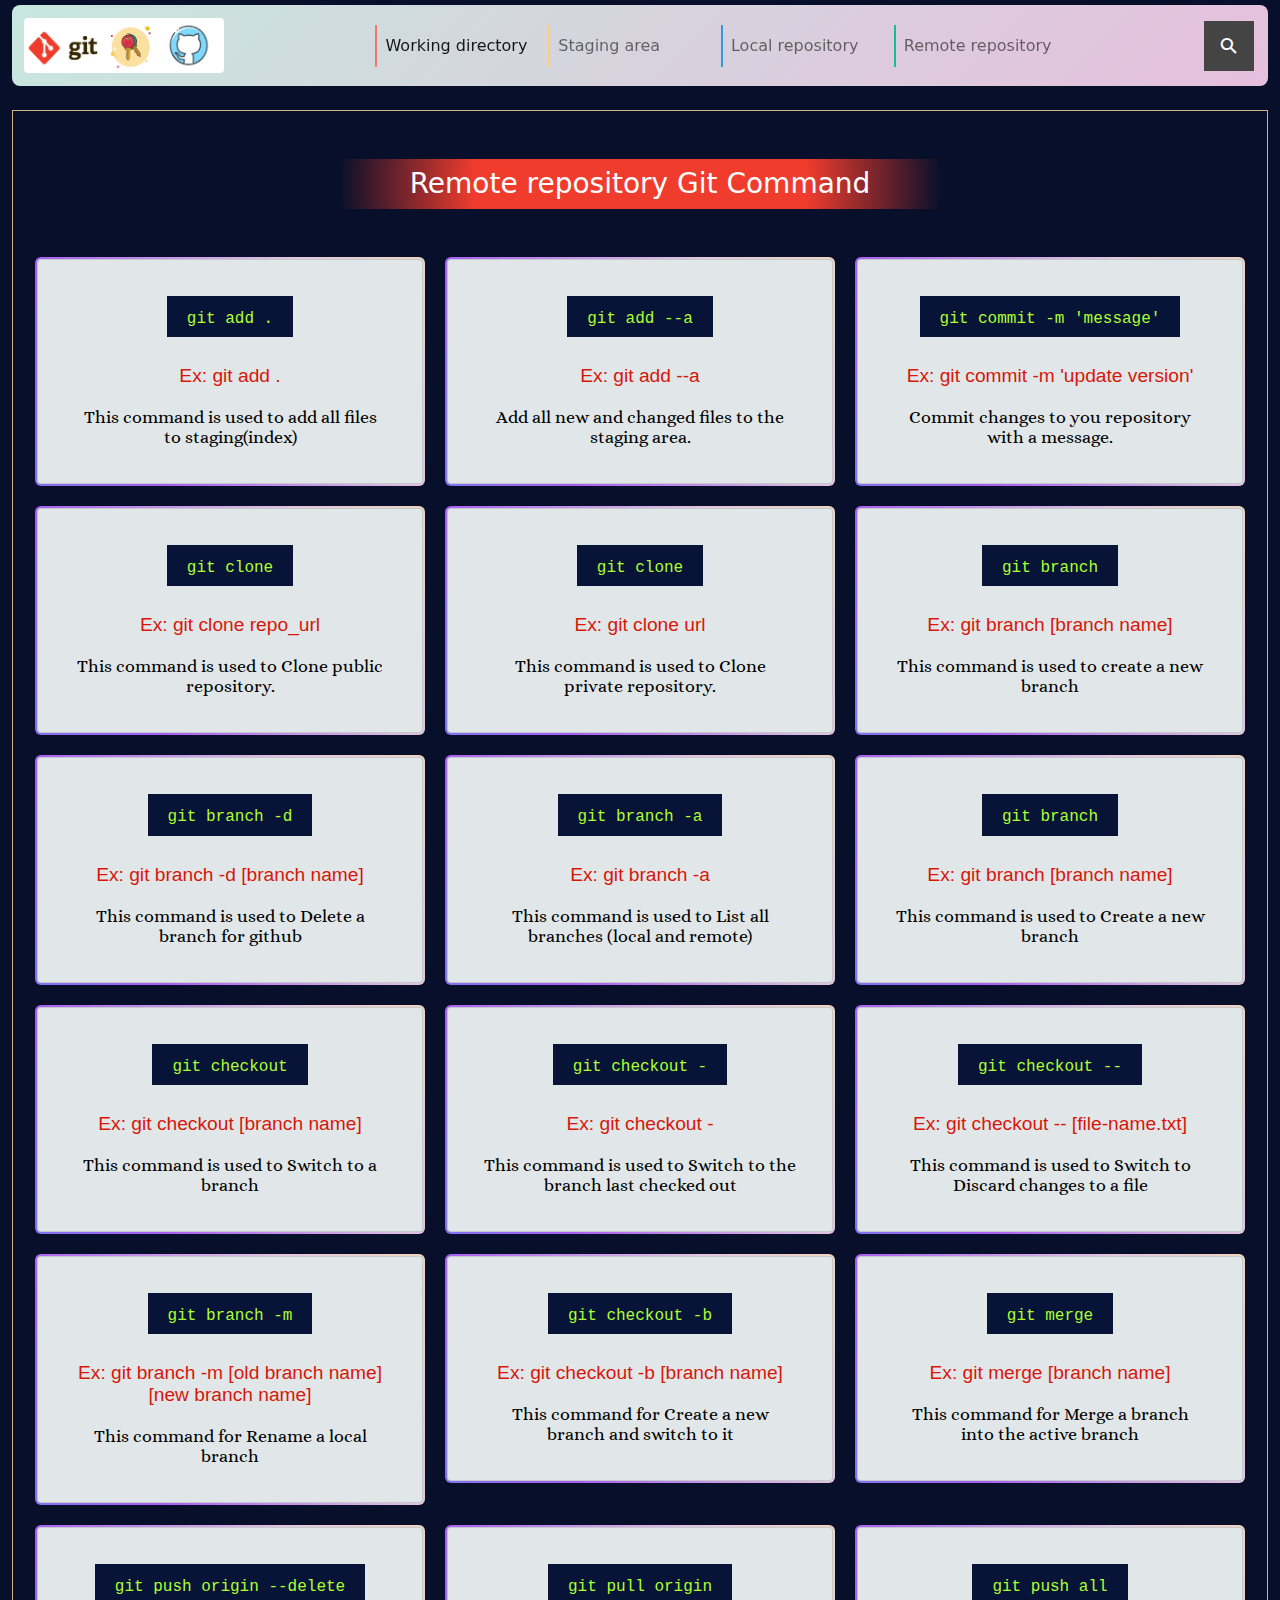
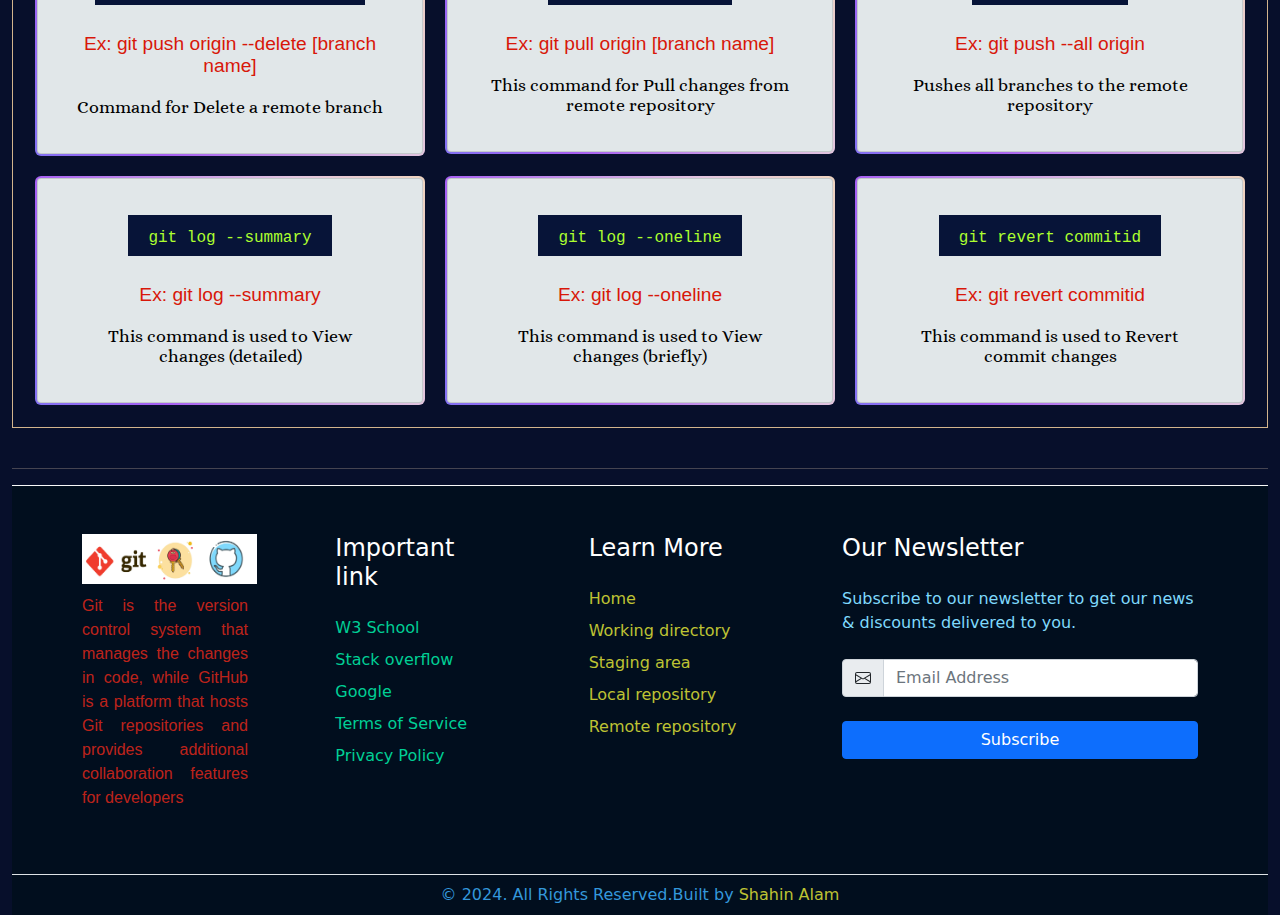
==== remote-repository.html @ 96969700 "Info about Git and Github" ====
<!DOCTYPE html>
<html lang="en">
<head>
    <meta charset="UTF-8">
    <meta name="viewport" content="width=device-width, initial-scale=1.0">
    <title>Git & Github</title>
    <!--favicon-->
    <link rel="icon" type="image/x-icon" href="assets/images/favicon.jpg">
    <!--style css-->
    <link rel="stylesheet" href="assets/css/style.css">
    <!--bootstrap css-->
    <link rel="stylesheet" href="assets/booststrap file/css/bootstrap.css">
    <!--google font-->
    <link rel="preconnect" href="https://fonts.googleapis.com">
    <link rel="preconnect" href="https://fonts.gstatic.com" crossorigin>
    <link href="https://fonts.googleapis.com/css2?family=Dancing+Script:wght@400..700&display=swap" rel="stylesheet">
    <!--font awesome cdn-->
    <link rel="stylesheet" href="https://cdnjs.cloudflare.com/ajax/libs/font-awesome/6.5.1/css/all.min.css" integrity="sha512-DTOQO9RWCH3ppGqcWaEA1BIZOC6xxalwEsw9c2QQeAIftl+Vegovlnee1c9QX4TctnWMn13TZye+giMm8e2LwA==" crossorigin="anonymous" referrerpolicy="no-referrer" />
    <!--font family-->
    <link rel="preconnect" href="https://fonts.googleapis.com">
    <link rel="preconnect" href="https://fonts.gstatic.com" crossorigin>
    <link href="https://fonts.googleapis.com/css2?family=Alice&display=swap" rel="stylesheet">

    <link rel="preconnect" href="https://fonts.googleapis.com">
    <link rel="preconnect" href="https://fonts.gstatic.com" crossorigin>
    <link href="https://fonts.googleapis.com/css2?family=Quattrocento:wght@400;700&display=swap" rel="stylesheet">
    <link rel="preconnect" href="https://fonts.googleapis.com">
    <link rel="preconnect" href="https://fonts.gstatic.com" crossorigin>
    <link href="https://fonts.googleapis.com/css2?family=Quattrocento+Sans:ital,wght@0,400;0,700;1,400;1,700&display=swap" rel="stylesheet">
    <link rel="preconnect" href="https://fonts.googleapis.com">
    <link rel="preconnect" href="https://fonts.gstatic.com" crossorigin>
    <link href="https://fonts.googleapis.com/css2?family=Alice&display=swap" rel="stylesheet">

</head>
<body class="bg-color">
    <div class="container-fluid">
        <!--nav section start-->
        <nav class="navbar navbar-expand-lg navbar-light bg-light sticky-top">
            <div class="container-fluid">
              <a class="navbar-brand" href="index.html">
                <img src="assets/images/logo.jpeg" class="img-fluid rounded" alt="logo" style="height: 55px; width: 200px;">
              </a>
              <button class="navbar-toggler" type="button" data-bs-toggle="collapse" data-bs-target="#navbarSupportedContent" aria-controls="navbarSupportedContent" aria-expanded="false" aria-label="Toggle navigation">
                <span class="navbar-toggler-icon"></span>
              </button>
              <div class="collapse navbar-collapse nav-effect" id="navbarSupportedContent">
                <ul class="navbar-nav me-auto mb-2 item-hover">
                  <li class="nav-item">
                    <a class="nav-link active" aria-current="page" href="working-directory.html">Working directory</a>
                  </li>
                  <li class="nav-item">
                    <a class="nav-link" href="stagin-area.html">Staging area</a>
                  </li>
                  <li class="nav-item">
                    <a class="nav-link" href="local-repository.html">Local repository</a>
                  </li>
                  <li class="nav-item">
                    <a class="nav-link" href="remote-repository.html">Remote repository</a>
                  </li>
                </ul>
                <div class="search-container">
                  <form action="#" method="get">
                    <input class="search expandright" id="searchright" type="search" name="q" placeholder="Search">
                    <label class="button searchbutton" for="searchright"><span class="mglass">&#9906;</span></label>
                  </form>
                </div>
              </div>
            </div>
        </nav>
        <!--nav section end-->
        
        <!--body section start-->
        <div class="body-section p-4 mt-4 card-content">
         <div class="head-title mt-4">
          <p>Remote repository Git Command</p>
          </div>
          <div class="row row-cols-1 row-cols-md-2 row-cols-lg-3 g-4 transition-delay">
            <div class="col">
              <div class="card col-padding fade-right-9">           
                <div class="card-body">
                  <h5 class="card-title"><code>git add .</code></h5>
                  <p class="ex-content">Ex: git add .</p>
                  <p class="card-text">This command is used to add all files to staging(index)</p>
                </div>
              </div>
            </div>
            <div class="col">
              <div class="card col-padding fade-right-9">           
                <div class="card-body">
                  <h5 class="card-title"><code>git add --a</code></h5>
                  <p class="ex-content">Ex: git add --a</p>
                  <p class="card-text">Add all new and changed files to the staging area.</p>
                </div>
              </div>
            </div>
            <div class="col">
              <div class="card col-padding fade-right-9">           
                <div class="card-body">
                  <h5 class="card-title"><code>git commit -m 'message'</code></h5>
                  <p class="ex-content">Ex: git commit -m 'update version'</p>
                  <p class="card-text">Commit changes to you repository with a message.</p>
                </div>
              </div>
            </div>
            <div class="col">
              <div class="card col-padding fade-right-9">           
                <div class="card-body">
                  <h5 class="card-title"><code>git clone</code></h5>
                  <p class="ex-content">Ex: git clone repo_url</p>
                  <p class="card-text">This command is used to Clone public repository.</p>
                </div>
              </div>
            </div>
            <div class="col">
              <div class="card col-padding fade-right-9">           
                <div class="card-body">
                  <h5 class="card-title"><code>git clone</code></h5>
                  <p class="ex-content">Ex: git clone url</p>
                  <p class="card-text">This command is used to Clone private repository.</p>
                </div>
              </div>
            </div>

            <div class="col">
              <div class="card col-padding fade-right-9">           
                <div class="card-body">
                  <h5 class="card-title"><code>git branch</code></h5>
                  <p class="ex-content">Ex: git branch [branch name]</p>
                  <p class="card-text">This command is used to create a new branch</p>
                </div>
              </div>
            </div>
            <div class="col">
              <div class="card col-padding fade-right-9">           
                <div class="card-body">
                  <h5 class="card-title"><code>git branch -d</code></h5>
                  <p class="ex-content">Ex: git branch -d [branch name]</p>
                  <p class="card-text">This command is used to Delete a branch for github</p>
                </div>
              </div>
            </div>
            <div class="col">
              <div class="card col-padding fade-right-9">           
                <div class="card-body">
                  <h5 class="card-title"><code>git branch -a</code></h5>
                  <p class="ex-content">Ex: git branch -a</p>
                  <p class="card-text">This command is used to List all branches (local and remote)</p>
                </div>
              </div>
            </div>
            <div class="col">
              <div class="card col-padding fade-right-9">           
                <div class="card-body">
                  <h5 class="card-title"><code>git branch</code></h5>
                  <p class="ex-content">Ex: git branch [branch name]</p>
                  <p class="card-text">This command is used to 	Create a new branch</p>
                </div>
              </div>
            </div>
            <div class="col">
              <div class="card col-padding fade-right-9">           
                <div class="card-body">
                  <h5 class="card-title"><code>git checkout </code></h5>
                  <p class="ex-content">Ex: git checkout [branch name]</p>
                  <p class="card-text">This command is used to Switch to a branch</p>
                </div>
              </div>
            </div>
            <div class="col">
              <div class="card col-padding fade-right-9">           
                <div class="card-body">
                  <h5 class="card-title"><code>git checkout -</code></h5>
                  <p class="ex-content">Ex: git checkout -</p>
                  <p class="card-text">This command is used to Switch to the branch last checked out</p>
                </div>
              </div>
            </div>
            <div class="col">
              <div class="card col-padding fade-right-9">           
                <div class="card-body">
                  <h5 class="card-title"><code>git checkout --</code></h5>
                  <p class="ex-content">Ex: git checkout -- [file-name.txt]</p>
                  <p class="card-text">This command is used to Switch to Discard changes to a file</p>
                </div>
              </div>
            </div>
            <div class="col">
              <div class="card col-padding fade-right-9">           
                <div class="card-body">
                  <h5 class="card-title"><code>git branch -m</code></h5>
                  <p class="ex-content">Ex: git branch -m [old branch name] [new branch name]</p>
                  <p class="card-text">This command for Rename a local branch</p>
                </div>
              </div>
            </div>
            <div class="col">
              <div class="card col-padding fade-right-9">           
                <div class="card-body">
                  <h5 class="card-title"><code>git checkout -b</code></h5>
                  <p class="ex-content">Ex: git checkout -b [branch name]</p>
                  <p class="card-text">This command for Create a new branch and switch to it</p>
                </div>
              </div>
            </div>
            <div class="col">
              <div class="card col-padding fade-right-9">           
                <div class="card-body">
                  <h5 class="card-title"><code>git merge</code></h5>
                  <p class="ex-content">Ex: git merge [branch name]</p>
                  <p class="card-text">This command for Merge a branch into the active branch</p>
                </div>
              </div>
            </div>
            <div class="col">
              <div class="card col-padding fade-right-9">           
                <div class="card-body">
                  <h5 class="card-title"><code>git push origin --delete</code></h5>
                  <p class="ex-content">Ex: git push origin --delete [branch name]</p>
                  <p class="card-text">Command for Delete a remote branch</p>
                </div>
              </div>
            </div>
            <div class="col">
              <div class="card col-padding fade-right-9">           
                <div class="card-body">
                  <h5 class="card-title"><code>git pull origin</code></h5>
                  <p class="ex-content">Ex: git pull origin [branch name]</p>
                  <p class="card-text">This command for Pull changes from remote repository</p>
                </div>
              </div>
            </div>
            <div class="col">
              <div class="card col-padding fade-right-9">           
                <div class="card-body">
                  <h5 class="card-title"><code>git push all</code></h5>
                  <p class="ex-content">Ex: git push --all origin</p>
                  <p class="card-text">Pushes all branches to the remote repository</p>
                </div>
              </div>
            </div>
            <div class="col">
              <div class="card col-padding fade-right-9">           
                <div class="card-body">
                  <h5 class="card-title"><code>git log --summary</code></h5>
                  <p class="ex-content">Ex: git log --summary</p>
                  <p class="card-text">This command is used to View changes (detailed)</p>
                </div>
              </div>
            </div>
            <div class="col">
              <div class="card col-padding fade-right-9">           
                <div class="card-body">
                  <h5 class="card-title"><code>git log --oneline</code></h5>
                  <p class="ex-content">Ex: git log --oneline</p>
                  <p class="card-text">This command is used to View changes (briefly)</p>
                </div>
              </div>
            </div>
 
            <div class="col">
              <div class="card col-padding fade-right-9">           
                <div class="card-body">
                  <h5 class="card-title"><code>git revert commitid</code></h5>
                  <p class="ex-content">Ex: git revert commitid</p>
                  <p class="card-text">This command is used to Revert commit changes</p>
                </div>
              </div>
            </div>
          </div>
        </div><br><hr style="color: bisque;">
        <!--body section end-->
        
        <!-- Footer 2 - Bootstrap Brain Component -->
  <footer class="footer">

  <!-- Widgets - Bootstrap Brain Component -->
  <section class="py-4 py-md-5 py-xl-8 border-top border-light">
    <div class="container overflow-hidden">
      <div class="row gy-4 gy-lg-0 justify-content-xl-between">
        <div class="col-12 col-md-4 col-lg-3 col-xl-2">
          <div class="widget">
            <a href="#!">
              <img src="./assets/images/logo.jpeg" alt="BootstrapBrain Logo" width="175" height="50;">
            </a>
            <p class="footer-logo-content"> Git is the version control system that manages the changes in code, while GitHub is a platform that hosts Git repositories and provides additional collaboration features for developers</p>
          </div>
        </div>
        <div class="col-12 col-md-4 col-lg-3 col-xl-2">
          <div class="widget">
            <h4 class="widget-title mb-4">Important link</h4>
            <ul class="list-unstyled important-link">
              <li class="mb-2">
                <a href="#!" class="link-secondary text-decoration-none">W3 School</a>
              </li>
              <li class="mb-2">
                <a href="#!" class="link-secondary text-decoration-none">Stack overflow</a>
              </li>
              <li class="mb-2">
                <a href="#!" class="link-secondary text-decoration-none">Google</a>
              </li>
              <li class="mb-2">
                <a href="#!" class="link-secondary text-decoration-none">Terms of Service</a>
              </li>
              <li class="mb-0">
                <a href="#!" class="link-secondary text-decoration-none">Privacy Policy</a>
              </li>
            </ul>
          </div>
        </div>
        <div class="col-12 col-md-4 col-lg-3 col-xl-2">
          <div class="widget">
            <h4 class="widget-title mb-4">Learn More</h4>
            <ul class="list-unstyled learn-more">
              <li class="mb-2">
                <a href="#!" class="link-secondary text-decoration-none">Home</a>
              </li>
              <li class="mb-2">
                <a href="#!" class="link-secondary text-decoration-none">Working directory</a>
              </li>
              <li class="mb-2">
                <a href="#!" class="link-secondary text-decoration-none">Staging area</a>
              </li>
              <li class="mb-2">
                <a href="#!" class="link-secondary text-decoration-none">Local repository</a>
              </li>
              <li class="mb-0">
                <a href="#!" class="link-secondary text-decoration-none">Remote repository</a>
              </li>
            </ul>
          </div>
        </div>
        <div class="col-12 col-lg-3 col-xl-4">
          <div class="widget">
            <h4 class="widget-title mb-4">Our Newsletter</h4>
            <p class="mb-4 footer-newsletter">Subscribe to our newsletter to get our news & discounts delivered to you.</p>
            <form action="#!">
              <div class="row gy-4">
                <div class="col-12">
                  <div class="input-group">
                    <span class="input-group-text" id="email-newsletter-addon">
                      <svg xmlns="http://www.w3.org/2000/svg" width="16" height="16" fill="currentColor" class="bi bi-envelope" viewBox="0 0 16 16">
                        <path d="M0 4a2 2 0 0 1 2-2h12a2 2 0 0 1 2 2v8a2 2 0 0 1-2 2H2a2 2 0 0 1-2-2V4Zm2-1a1 1 0 0 0-1 1v.217l7 4.2 7-4.2V4a1 1 0 0 0-1-1H2Zm13 2.383-4.708 2.825L15 11.105V5.383Zm-.034 6.876-5.64-3.471L8 9.583l-1.326-.795-5.64 3.47A1 1 0 0 0 2 13h12a1 1 0 0 0 .966-.741ZM1 11.105l4.708-2.897L1 5.383v5.722Z" />
                      </svg>
                    </span>
                    <input type="email" class="form-control" id="email-newsletter" value="" placeholder="Email Address" aria-label="email-newsletter" aria-describedby="email-newsletter-addon" required>
                  </div>
                </div>
                <div class="col-12">
                  <div class="d-grid">
                    <button class="btn btn-primary" type="submit">Subscribe</button>
                  </div>
                </div>
              </div>
            </form>
          </div>
        </div>
      </div>
    </div>
  </section>

  <!-- Copyright - Bootstrap Brain Component -->
  <div class="py-1 py-md-2 py-xl-8 border-top border-light-subtle">
    <div class="container overflow-hidden">
      <div class="row gy-4 gy-md-0">
        <div class="col-xs-12 col-md-12 order-1 order-md-0">
          <div class="copyright text-center footer-text">
            &copy; 2024. All Rights Reserved.Built by <a href="#" class="link-secondary text-decoration-none"><span class="my-name-color">Shahin Alam</span></a>
          </div>
        </div>
      </div>
    </div>
  </div>

</footer>
  </div>

</body>
<script src="assets/js/main.js"></script>
<script src="assets/booststrap file/js/bootstrap.js"></script>
</html>
---- assets/css/style.css ----
@import url("https://fonts.googleapis.com/css?family=Lato:300");

*{
    margin: 0;
    padding: 0;
    box-sizing: border-box;
}
.bg-color{
    background-color: #070F2B;
    transition: all 0.3s ease;
}
.navbar{
    border-radius: 8px;
    margin-top: 5px;
    background-image: linear-gradient(-225deg, #c7e7de 0%, #e6bfdd 100%);
}
.navbar-brand{
    font-family: "Dancing Script", cursive;
    font-optical-sizing: auto;
    
}
.navbar-brand span{
    font-size: 30px;
    color:rgb(0, 0, 0);
    font-weight: 900;
    background: -webkit-linear-gradient(0deg, #e95d00 0%, #021722 100%);
    -webkit-background-clip: text;
    -webkit-text-fill-color: transparent;
}
@media only screen and (max-width: 768px) {
    .navbar{
        margin-top: 0px;
        border-radius: 0%;
    }
    .navbar-brand span {
        font-size: 40px;
    }
}
.navbar-nav{
    margin: auto;
}

.cd__main{
    background: linear-gradient(to right, #4e54c8, #8f94fb) !important;
    align-items: center;
    flex-direction: column !important;
  }
  
  .button {
      display: inline-block;
      margin: 4px 2px;
      background-color: #444;
      font-size: 14px;
      padding-left: 32px;
      padding-right: 32px;
      height: 50px;
      line-height: 50px;
      text-align: center;
      color: white;
      text-decoration: none;
      cursor: pointer;
      -moz-user-select: none;
      -khtml-user-select: none;
      -webkit-user-select: none;
      -ms-user-select: none;
      user-select: none;
  }
  
  .button:hover {
      transition-duration: 0.4s;
      -moz-transition-duration: 0.4s;
      -webkit-transition-duration: 0.4s;
      -o-transition-duration: 0.4s;
      background-color: white;
      color: black;
  }
  
  .search-container {
      position: relative;
      display: inline-block;
      margin: 4px 2px;
      height: 50px;
      width: 50px;
      vertical-align: bottom;
  }
  
  .mglass {
      display: inline-block;
      pointer-events: none;
      -webkit-transform: rotate(-45deg);
      -moz-transform: rotate(-45deg);
      -o-transform: rotate(-45deg);
      -ms-transform: rotate(-45deg);
  }
  
  .searchbutton {
      position: absolute;
      font-size: 22px;
      width: 100%;
      margin: 0;
      padding: 0;
  }
  
  .search:focus + .searchbutton {
      transition-duration: 0.4s;
      -moz-transition-duration: 0.4s;
      -webkit-transition-duration: 0.4s;
      -o-transition-duration: 0.4s;
      background-color: white;
      color: black;
  }
  
  .search {
      position: absolute;
      left: 49px; /* Button width-1px (Not 50px/100% because that will sometimes show a 1px line between the search box and button) */
      background-color: white;
      outline: none;
      border: none;
      padding: 0;
      width: 0;
      height: 100%;
      z-index: 10;
      transition-duration: 0.4s;
      -moz-transition-duration: 0.4s;
      -webkit-transition-duration: 0.4s;
      -o-transition-duration: 0.4s;
  }
  
  .search:focus {
      width: 363px; /* Bar width+1px */
      padding: 0 16px 0 0;
  }
  
  .expandright {
      left: auto;
      right: 49px; /* Button width-1px */
  }
  @media only screen and (max-width: 768px) {
      .expandright {
          left: 49px;
          right:auto; /* Button width-1px */
      }
      .expandright:focus {
          padding: 0 0 0 16px;
    }
  }
  .expandright:focus {
      padding: 0 0 0 16px;
  }

  .nav-effect{
    float: none; 
    clear: both;
    width: 30%; 
  }
  
  .nav-effect .item-hover {
    margin:auto;
    padding: 0px;
  }
  
  .nav-effect li{
    float: none; 
    width: 100%;
  }
  
  .nav-effect li a{
    margin-right: 25px;
    display: block; 
    width: 100%; 
    padding: 9px; 
    border-left: 5px solid; 
    position: relative; 
    z-index: 2;
    text-decoration: none;
    color: #444;
    box-sizing: border-box;  
    -moz-box-sizing: border-box;  
    -webkit-box-sizing: border-box; 
  }
    
  .nav-effect li a:hover{ border-bottom: 0px; color: #fff;}
  .nav-effect li:first-child a{ border-left: 2px solid #f0776c; }
  .nav-effect li:nth-child(2) a{ border-left: 2px solid #ffd071; }
  .nav-effect li:nth-child(3) a{ border-left: 2px solid #3498db ; }
  .nav-effect li:last-child a{ border-left: 2px solid #14be9c; }
  
  .nav-effect li a:after { 
    content: "";
    height: 100%; 
    left: 0; 
    top: 0; 
    width: 0px;  
    position: absolute; 
    transition: all 0.3s ease 0s; 
    -webkit-transition: all 0.3s ease 0s; 
    z-index: -1;
  }
  
  .nav-effect li a:hover:after{ width: 100%; }
  .nav-effect li:first-child a:after{ background: #f0776c; }
  .nav-effect li:nth-child(2) a:after{ background: #ffd071; }
  .nav-effect li:nth-child(3) a:after{ background: #3498db; }
  .nav-effect li:last-child a:after{ background: #14be9c; }
  

  .body-section{
    border: 1px solid tan;
  }
  .head-title{
    width: 50%;
    height: 50px;
    margin:auto;
    background: rgb(231,97,72);
    background: radial-gradient(circle, rgb(240, 60, 45) 55%, rgba(7,15,43,1) 100%);
    margin-bottom: 50px;
  }

  @media only screen and (max-width: 768px) {
    .head-title {
      width: 100%;
      margin-bottom: 15px;
    }
    .head-title p{
      font-size: 16px !important;
    }

}

  .head-title p{
    color: white !important;
    font-size: 28px;
    text-align: center;
    justify-content: center;
    line-height: 50px;
 
  }

  .card-content{
    text-align: center;
  }
  .col-padding{
    padding: 20px;
    background-color: #e1e7e9 !important;
    transition: all .4s ease-out;
  }
  .col-padding:hover{
    background-color:#e7d7e6 !important;
    border: 1px solid teal;
  }
  .card-title{
    background-color: #071438;
    display: inline-block;    
    padding-left: 20px;
    padding-right: 20px;
    padding-top: 8px;
    padding-bottom: 8px;
  
  }
  .card-title code{
    color: greenyellow;
    font-size:medium;
  }


  


  .col-padding {
    --border-width: 3px;
    border-radius: var(--border-width);
    position: relative;
  
    &::after {
      position: absolute;
      content: "";
      top: calc(-1 * var(--border-width));
      left: calc(-1 * var(--border-width));
      z-index: -1;
      width: calc(100% + var(--border-width) * 2);
      height: calc(100% + var(--border-width) * 2);
      background: linear-gradient(
        60deg,
        hsl(224, 85%, 66%),
        hsl(269, 85%, 66%),
        hsl(308, 33%, 83%),
        hsl(42, 94%, 81%),
        hsl(89, 85%, 66%),
        hsl(134, 85%, 66%),
        hsl(179, 85%, 66%)
      );
      background-size: 300% 300%;
      background-position: 0 50%;
      border-radius: calc(2 * var(--border-width));
      animation: moveGradient 4s alternate infinite;
    }
  }

  .card-body p{
    color:black;
    font-size: large;
    font-family: "Alice", serif;
    font-weight: 400;
    font-style: normal;
    margin-top: 20px;
    line-height: normal;
  }
  .card-body .ex-content{
    font-size: 19px;
    color: #d81709;
    font-size: larger;
    line-height: normal;
    font-family:'Segoe UI', Tahoma, Geneva, Verdana, sans-serif;
  }
  
  @keyframes moveGradient {
    50% {
      background-position: 100% 50%;
    }
  }
  

  .fade-right-1 {
    animation: fadeRight .3s ease-in-out;
  }
  
  @keyframes fadeRight {
    0% {
      opacity: 0;
      transform: translateX(-100%);
    }
    100% {
      opacity: 1;
      transform: translateX(0);
    }
  }
  .fade-right-2 {
    animation: fadeRight .4s ease-in-out;
  }
  
  @keyframes fadeRight {
    0% {
      opacity: 0;
      transform: translateX(-100%);
    }
    100% {
      opacity: 1;
      transform: translateX(0);
    }
  }
  .fade-right-3 {
    animation: fadeRight 0.5s ease-in-out;
  }
  
  @keyframes fadeRight {
    0% {
      opacity: 0;
      transform: translateX(-100%);
    }
    100% {
      opacity: 1;
      transform: translateX(0);
    }
  }
  .fade-right-4 {
    animation: fadeRight 0.6s ease-in-out;
  }
  
  @keyframes fadeRight {
    0% {
      opacity: 0;
      transform: translateX(-100%);
    }
    100% {
      opacity: 1;
      transform: translateX(0);
    }
  }
  .fade-right-5 {
    animation: fadeRight .7s ease-in-out;
  }
  
  @keyframes fadeRight {
    0% {
      opacity: 0;
      transform: translateX(-100%);
    }
    100% {
      opacity: 1;
      transform: translateX(0);
    }
  }
  .fade-right-6 {
    animation: fadeRight .8s ease-in-out;
  }
  
  @keyframes fadeRight {
    0% {
      opacity: 0;
      transform: translateX(-100%);
    }
    100% {
      opacity: 1;
      transform: translateX(0);
    }
  }

  .fade-right-7 {
    animation: fadeRight .9s ease-in-out;
  }
  
  @keyframes fadeRight {
    0% {
      opacity: 0;
      transform: translateX(-100%);
    }
    100% {
      opacity: 1;
      transform: translateX(0);
    }
  }

   .fade-right-8 {
    animation: fadeRight 1s ease-in-out;
  }
  
  @keyframes fadeRight {
    0% {
      opacity: 0;
      transform: translateX(-100%);
    }
    100% {
      opacity: 1;
      transform: translateX(0);
    }
  }

  .fade-right-9 {
    animation: fadeRight 1.1s ease-in-out;
  }
  
  @keyframes fadeRight {
    0% {
      opacity: 0;
      transform: translateX(-100%);
    }
    100% {
      opacity: 1;
      transform: translateX(0);
    }
  }
  .fade-right-10 {
    animation: fadeRight 1.2s ease-in-out;
  }
  
  @keyframes fadeRight {
    0% {
      opacity: 0;
      transform: translateX(-100%);
    }
    100% {
      opacity: 1;
      transform: translateX(0);
    }
  }
  .fade-right-11{
    animation: fadeRight 1.3s ease-in-out;
  }
  
  @keyframes fadeRight {
    0% {
      opacity: 0;
      transform: translateX(-100%);
    }
    100% {
      opacity: 1;
      transform: translateX(0);
    }
  }
  .fade-right-12{
    animation: fadeRight 1.4s ease-in-out;
  }
  
  @keyframes fadeRight {
    0% {
      opacity: 0;
      transform: translateX(-100%);
    }
    100% {
      opacity: 1;
      transform: translateX(0);
    }
  }
  .fade-right-13{
    animation: fadeRight 1.5s ease-in-out;
  }
  
  @keyframes fadeRight {
    0% {
      opacity: 0;
      transform: translateX(-100%);
    }
    100% {
      opacity: 1;
      transform: translateX(0);
    }
  }
  .fade-right-14{
    animation: fadeRight 1.6s ease-in-out;
  }
  
  @keyframes fadeRight {
    0% {
      opacity: 0;
      transform: translateX(-100%);
    }
    100% {
      opacity: 1;
      transform: translateX(0);
    }
  }
  .fade-right-15{
    animation: fadeRight 1.7s ease-in-out;
  }
  
  @keyframes fadeRight {
    0% {
      opacity: 0;
      transform: translateX(-100%);
    }
    100% {
      opacity: 1;
      transform: translateX(0);
    }
  }
  .fade-right-16{
    animation: fadeRight 1.8s ease-in-out;
  }
  
  @keyframes fadeRight {
    0% {
      opacity: 0;
      transform: translateX(-100%);
    }
    100% {
      opacity: 1;
      transform: translateX(0);
    }
  }
  .fade-right-17{
    animation: fadeRight 1.9s ease-in-out;
  }
  
  @keyframes fadeRight {
    0% {
      opacity: 0;
      transform: translateX(-100%);
    }
    100% {
      opacity: 1;
      transform: translateX(0);
    }
  }
  .fade-right-18{
    animation: fadeRight 2s ease-in-out;
  }
  
  @keyframes fadeRight {
    0% {
      opacity: 0;
      transform: translateX(-100%);
    }
    100% {
      opacity: 1;
      transform: translateX(0);
    }
  }
  
  .fade-right-19{
    animation: fadeRight 2.1s ease-in-out;
  }
  
  @keyframes fadeRight {
    0% {
      opacity: 0;
      transform: translateX(-100%);
    }
    100% {
      opacity: 1;
      transform: translateX(0);
    }
  }

  .fade-right-20{
    animation: fadeRight 2.2s ease-in-out;
  }
  
  @keyframes fadeRight {
    0% {
      opacity: 0;
      transform: translateX(-100%);
    }
    100% {
      opacity: 1;
      transform: translateX(0);
    }
  }
  .fade-right-21{
    animation: fadeRight 2.3s ease-in-out;
  }
  
  @keyframes fadeRight {
    0% {
      opacity: 0;
      transform: translateX(-100%);
    }
    100% {
      opacity: 1;
      transform: translateX(0);
    }
  }
  .fade-right-22{
    animation: fadeRight 2.4s ease-in-out;
  }
  
  @keyframes fadeRight {
    0% {
      opacity: 0;
      transform: translateX(-100%);
    }
    100% {
      opacity: 1;
      transform: translateX(0);
    }
  }
  .fade-right-23{
    animation: fadeRight 2.5s ease-in-out;
  }
  
  @keyframes fadeRight {
    0% {
      opacity: 0;
      transform: translateX(-100%);
    }
    100% {
      opacity: 1;
      transform: translateX(0);
    }
  }
  .fade-right-24{
    animation: fadeRight 2.5s ease-in-out;
  }
  
  @keyframes fadeRight {
    0% {
      opacity: 0;
      transform: translateX(-100%);
    }
    100% {
      opacity: 1;
      transform: translateX(0);
    }
  }
  .fade-right-25{
    animation: fadeRight 2.6s ease-in-out;
  }
  
  @keyframes fadeRight {
    0% {
      opacity: 0;
      transform: translateX(-100%);
    }
    100% {
      opacity: 1;
      transform: translateX(0);
    }
  }
  .fade-right-26{
    animation: fadeRight 2.7s ease-in-out;
  }
  
  @keyframes fadeRight {
    0% {
      opacity: 0;
      transform: translateX(-100%);
    }
    100% {
      opacity: 1;
      transform: translateX(0);
    }
  }
  .fade-right-27{
    animation: fadeRight 2.8s ease-in-out;
  }
  
  @keyframes fadeRight {
    0% {
      opacity: 0;
      transform: translateX(-100%);
    }
    100% {
      opacity: 1;
      transform: translateX(0);
    }
  }
  .fade-right-28{
    animation: fadeRight 2.9s ease-in-out;
  }
  
  @keyframes fadeRight {
    0% {
      opacity: 0;
      transform: translateX(-100%);
    }
    100% {
      opacity: 1;
      transform: translateX(0);
    }
  }
  .fade-right-29{
    animation: fadeRight 3s ease-in-out;
  }
  
  @keyframes fadeRight {
    0% {
      opacity: 0;
      transform: translateX(-100%);
    }
    100% {
      opacity: 1;
      transform: translateX(0);
    }
  }
  .fade-right-30{
    animation: fadeRight 3.1s ease-in-out;
  }
  
  @keyframes fadeRight {
    0% {
      opacity: 0;
      transform: translateX(-100%);
    }
    100% {
      opacity: 1;
      transform: translateX(0);
    }
  }
  .fade-right-31{
    animation: fadeRight 3.2s ease-in-out;
  }
  
  @keyframes fadeRight {
    0% {
      opacity: 0;
      transform: translateX(-100%);
    }
    100% {
      opacity: 1;
      transform: translateX(0);
    }
  }
  .fade-right-32{
    animation: fadeRight 3.3s ease-in-out;
  }
  
  @keyframes fadeRight {
    0% {
      opacity: 0;
      transform: translateX(-100%);
    }
    100% {
      opacity: 1;
      transform: translateX(0);
    }
  }
  .fade-right-33{
    animation: fadeRight 3.4s ease-in-out;
  }
  
  @keyframes fadeRight {
    0% {
      opacity: 0;
      transform: translateX(-100%);
    }
    100% {
      opacity: 1;
      transform: translateX(0);
    }
  }
  .fade-right-34{
    animation: fadeRight 3.5s ease-in-out;
  }
  
  @keyframes fadeRight {
    0% {
      opacity: 0;
      transform: translateX(-100%);
    }
    100% {
      opacity: 1;
      transform: translateX(0);
    }
  }
  .fade-right-35{
    animation: fadeRight 3.6s ease-in-out;
  }
  
  @keyframes fadeRight {
    0% {
      opacity: 0;
      transform: translateX(-100%);
    }
    100% {
      opacity: 1;
      transform: translateX(0);
    }
  }
  .fade-right-36{
    animation: fadeRight 3.7s ease-in-out;
  }
  
  @keyframes fadeRight {
    0% {
      opacity: 0;
      transform: translateX(-100%);
    }
    100% {
      opacity: 1;
      transform: translateX(0);
    }
  }
  .fade-right-37{
    animation: fadeRight 3.8s ease-in-out;
  }
  
  @keyframes fadeRight {
    0% {
      opacity: 0;
      transform: translateX(-100%);
    }
    100% {
      opacity: 1;
      transform: translateX(0);
    }
  }
  .fade-right-38{
    animation: fadeRight 3.9s ease-in-out;
  }
  
  @keyframes fadeRight {
    0% {
      opacity: 0;
      transform: translateX(-100%);
    }
    100% {
      opacity: 1;
      transform: translateX(0);
    }
  }
  .fade-right-39{
    animation: fadeRight 4s ease-in-out;
  }
  
  @keyframes fadeRight {
    0% {
      opacity: 0;
      transform: translateX(-100%);
    }
    100% {
      opacity: 1;
      transform: translateX(0);
    }
  }

  /*accordion*/
  .accordion-button{
    background: rgb(127,188,252);
    background: linear-gradient(90deg, rgba(127,188,252,1) 26%, rgba(2,0,36,1) 85%);
  }
  .accordion-button p{
    color:black;
    font-family: "Alice", serif;
    font-weight: 200;
    font-style: normal;
    font-size: 20px;
  }
  .accordion-body{
    text-align: justify !important;
    text-align: left;
    background: rgb(13,18,31);
    background: linear-gradient(159deg, rgba(13,18,31,1) 64%, rgba(7,15,43,1) 87%);
    color: #f3fc70cc;
    font-family: "Quattrocento Sans", sans-serif;
    font-size: 18px;
    font-style: normal;
  }
  .accordion-body dl dd{
    color: #f3fc70cc;
    margin-left: 10px;
  }


  .img-hover {
    --_g: 10% /45% 45% no-repeat linear-gradient(#000 0 0);
    --m:
      left   var(--_i,0%) top    var(--_g),
      bottom var(--_i,0%) left   var(--_g),
      top    var(--_i,0%) right  var(--_g),
      right  var(--_i,0%) bottom var(--_g);
    -webkit-mask: var(--m);
            mask: var(--m);
    filter: grayscale();
    transition: .3s linear;
    cursor: pointer;
  }
  .img-hover:hover {
    --_i: 10%;
    filter: grayscale(0);
  }


  .get-touch{
    color: #e91c0e;
    text-align: center;
    margin-bottom: 30px;
    font-family:Georgia, 'Times New Roman', Times, serif;
  }
  .get-touch-img{
    background-color:#031e42;
  }















  :root {
    --link-size: 40px; 
    --trans-property: all 0.3s ease;
  }

  .social-icons {
    display: flex;
    align-items: center;
    justify-content: center;
  }
  .social-icon {
    
    display: flex;
    position: relative;
    overflow: hidden; 
    width: var(--link-size);
    height: var(--link-size);
    margin: 8px;
    background-color: white;
    border-radius: 50%;
    box-shadow: 0px 1px 3px rgba(0,0,0,0.12);
    text-decoration: none;
    transition: var(--trans-property);
  }
  .social-icon i {
    margin: auto;
    font-size: 24px;
    color:#d81709;
    z-index: 1; 
    transition: var(--trans-property);
  }
  .social-icon:after {
    content: "";
    width: var(--link-size);
    height: var(--link-size);
    position: absolute;
    transform: translate(0, var(--link-size));
    border-radius: 50%;
    transition: var(--trans-property);
  }
  .social-icon.twitter:after {
    background-color: #1da1f2;
  }
  .social-icon.github:after {
    background-color: #24292e;
  }
  .social-icon.linkdin:after {
    background-color: #1769ff;
  }
  .social-icon.instagram:after {
    background-color: #5851db;
  }
  .social-icon.facebook:after {
    background-color: #1769ff;
  }
  /*** Animations ***/
  .social-icon:hover {
    transform: translateY(-4px);
    box-shadow: 0px 4px 12px rgba(0,0,0,0.16);
  }
  .social-icon:hover i {
    color: #fff;
  }
  .social-icon:hover:after {
    transform: translate(0) scale(1.2);
  }





  /*footer*/
  .footer{
    background-color: #010e1e;
  }
  .footer-logo-content{
    margin-top: 10px;
    text-align: justify;
    color: #ee291ace;
    font-family:'Segoe UI', Tahoma, Geneva, Verdana, sans-serif;
  }
  .important-link li a{
    color:#00cf95;
  }
  .widget-title{
    color: white;
  }
  .learn-more li a{
    color: rgba(244, 247, 58, 0.781);
  }
  .footer-newsletter{
    color: #7fd9fc;
  }
  .newsletter-submit button{
    color: white;
    background-color: #1769fc !important; 
  } 

  .footer-text{
    color: #3498db;
  }
  .my-name-color{
    color: rgba(244, 247, 58, 0.781);
  }
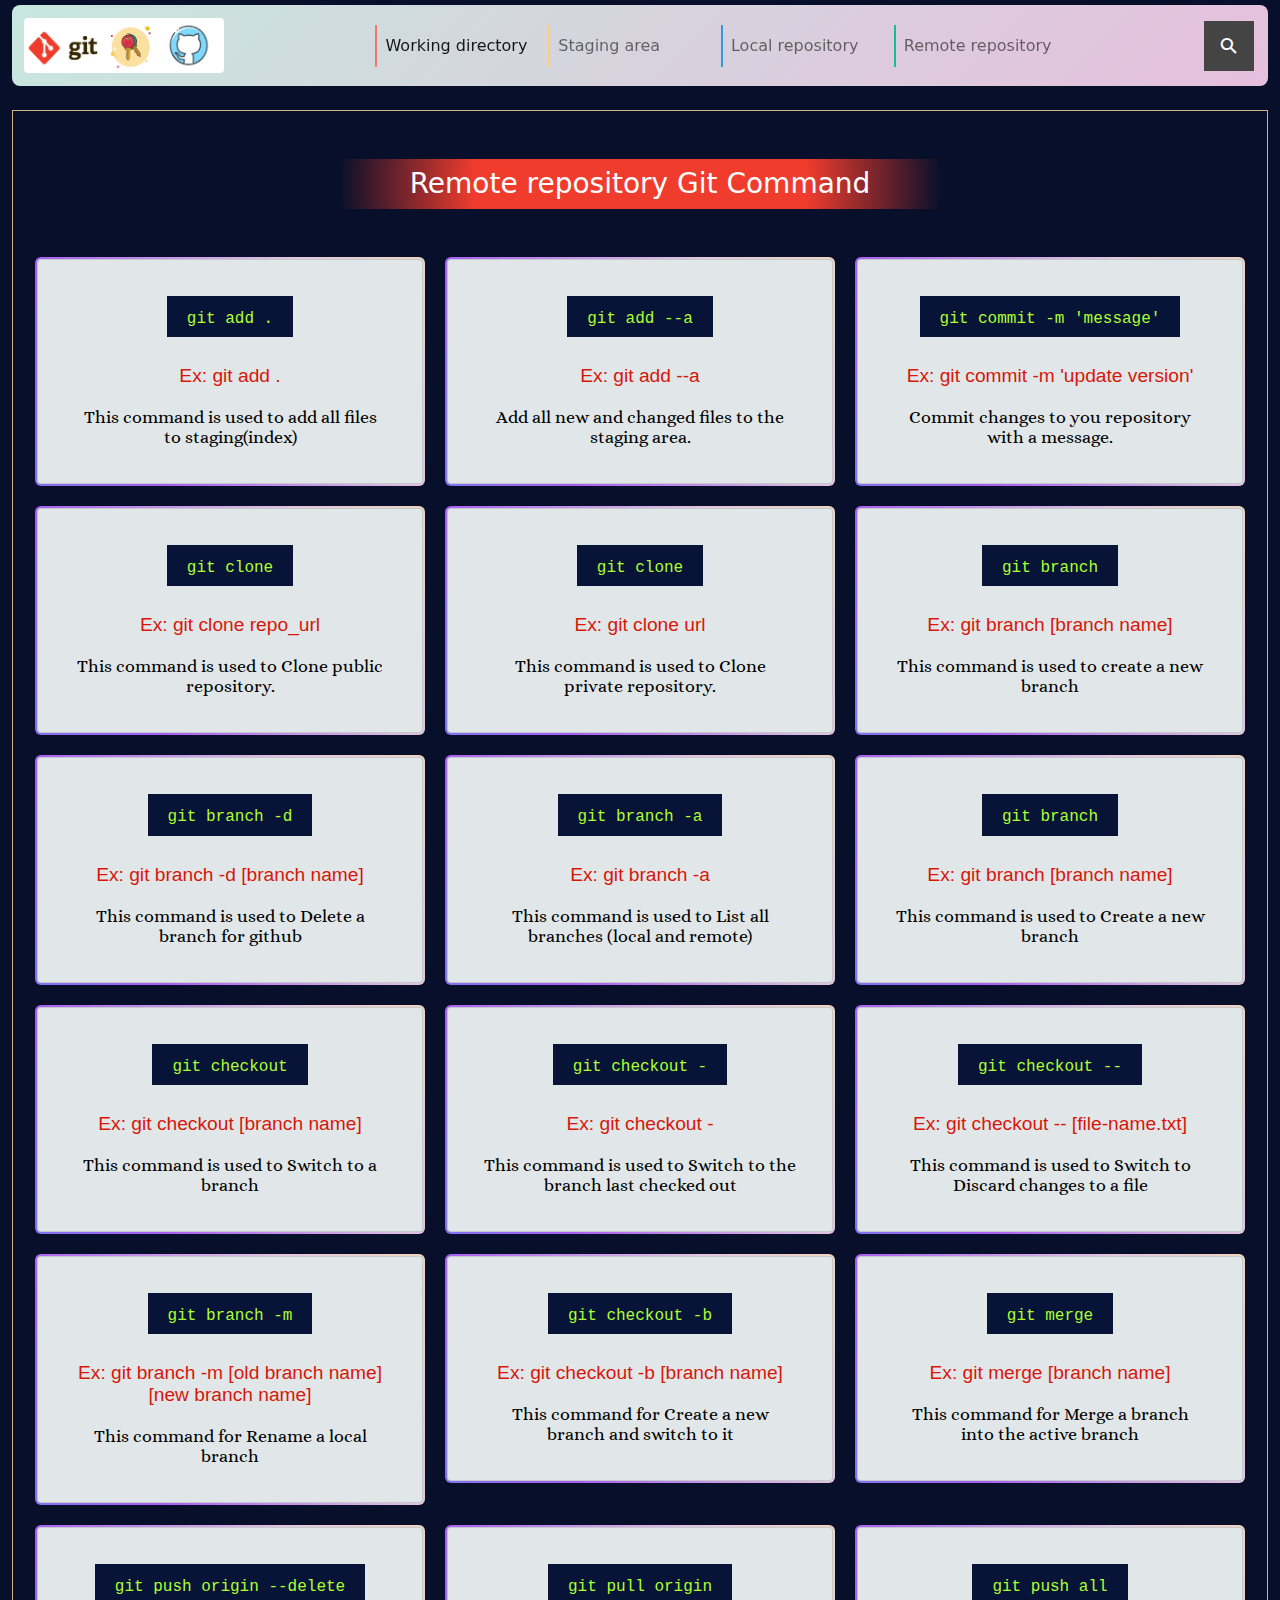
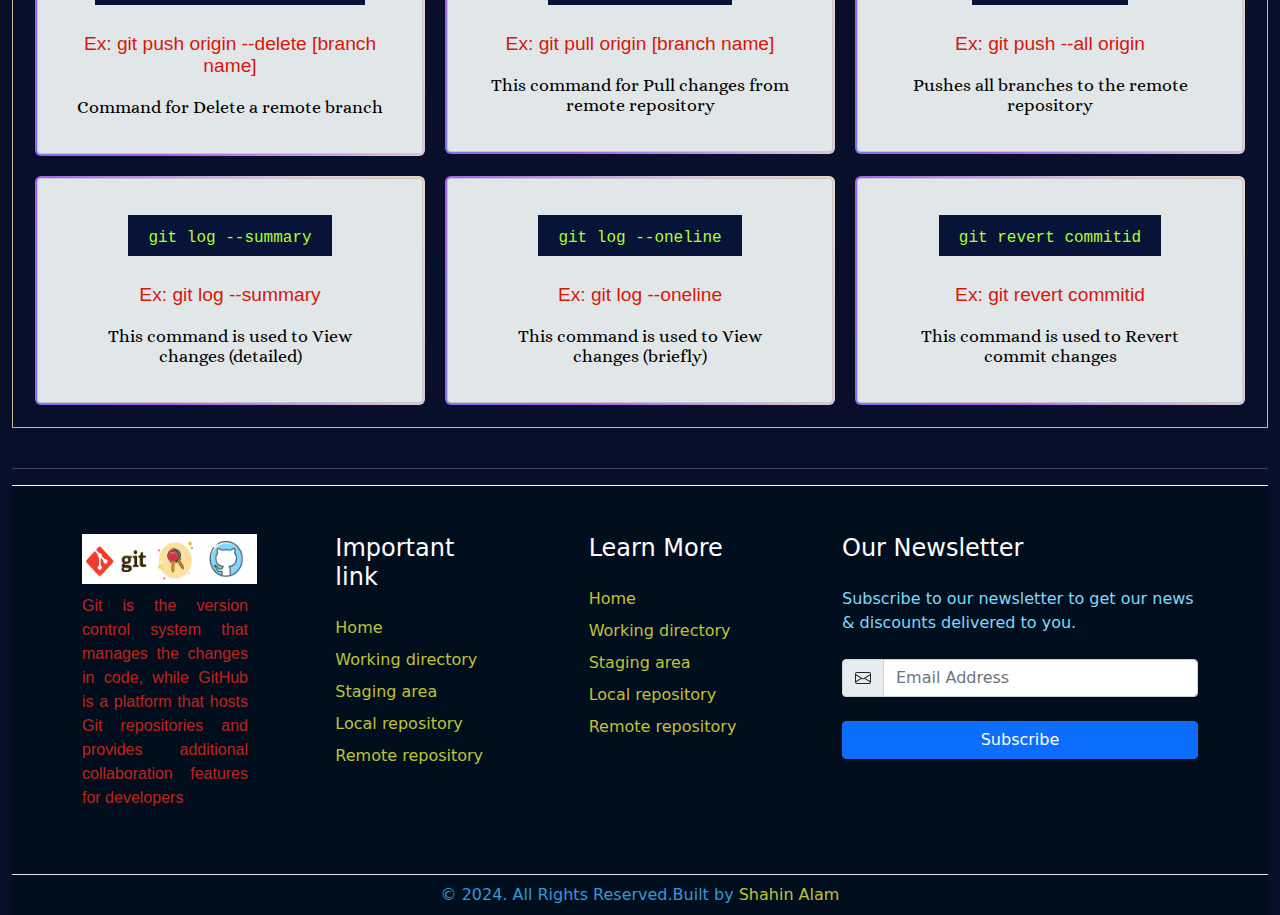
==== commit f26a7b2c: "Update remote-repository.html" ====
--- a/remote-repository.html
+++ b/remote-repository.html
@@ -288,21 +288,21 @@
         <div class="col-12 col-md-4 col-lg-3 col-xl-2">
           <div class="widget">
             <h4 class="widget-title mb-4">Important link</h4>
-            <ul class="list-unstyled important-link">
-              <li class="mb-2">
-                <a href="#!" class="link-secondary text-decoration-none">W3 School</a>
-              </li>
-              <li class="mb-2">
-                <a href="#!" class="link-secondary text-decoration-none">Stack overflow</a>
-              </li>
-              <li class="mb-2">
-                <a href="#!" class="link-secondary text-decoration-none">Google</a>
-              </li>
-              <li class="mb-2">
-                <a href="#!" class="link-secondary text-decoration-none">Terms of Service</a>
+           <ul class="list-unstyled learn-more">
+              <li class="mb-2">
+                <a href="index.html" class="link-secondary text-decoration-none">Home</a>
+              </li>
+              <li class="mb-2">
+                <a href="working-directory.html" class="link-secondary text-decoration-none">Working directory</a>
+              </li>
+              <li class="mb-2">
+                <a href="stagin-area.html" class="link-secondary text-decoration-none">Staging area</a>
+              </li>
+              <li class="mb-2">
+                <a href="local-repository.html" class="link-secondary text-decoration-none">Local repository</a>
               </li>
               <li class="mb-0">
-                <a href="#!" class="link-secondary text-decoration-none">Privacy Policy</a>
+                <a href="remote-repository.html" class="link-secondary text-decoration-none">Remote repository</a>
               </li>
             </ul>
           </div>
@@ -310,21 +310,21 @@
         <div class="col-12 col-md-4 col-lg-3 col-xl-2">
           <div class="widget">
             <h4 class="widget-title mb-4">Learn More</h4>
-            <ul class="list-unstyled learn-more">
-              <li class="mb-2">
-                <a href="#!" class="link-secondary text-decoration-none">Home</a>
-              </li>
-              <li class="mb-2">
-                <a href="#!" class="link-secondary text-decoration-none">Working directory</a>
-              </li>
-              <li class="mb-2">
-                <a href="#!" class="link-secondary text-decoration-none">Staging area</a>
-              </li>
-              <li class="mb-2">
-                <a href="#!" class="link-secondary text-decoration-none">Local repository</a>
+           <ul class="list-unstyled learn-more">
+              <li class="mb-2">
+                <a href="index.html" class="link-secondary text-decoration-none">Home</a>
+              </li>
+              <li class="mb-2">
+                <a href="working-directory.html" class="link-secondary text-decoration-none">Working directory</a>
+              </li>
+              <li class="mb-2">
+                <a href="stagin-area.html" class="link-secondary text-decoration-none">Staging area</a>
+              </li>
+              <li class="mb-2">
+                <a href="local-repository.html" class="link-secondary text-decoration-none">Local repository</a>
               </li>
               <li class="mb-0">
-                <a href="#!" class="link-secondary text-decoration-none">Remote repository</a>
+                <a href="remote-repository.html" class="link-secondary text-decoration-none">Remote repository</a>
               </li>
             </ul>
           </div>
@@ -377,4 +377,4 @@
 </body>
 <script src="assets/js/main.js"></script>
 <script src="assets/booststrap file/js/bootstrap.js"></script>
-</html>+</html>
